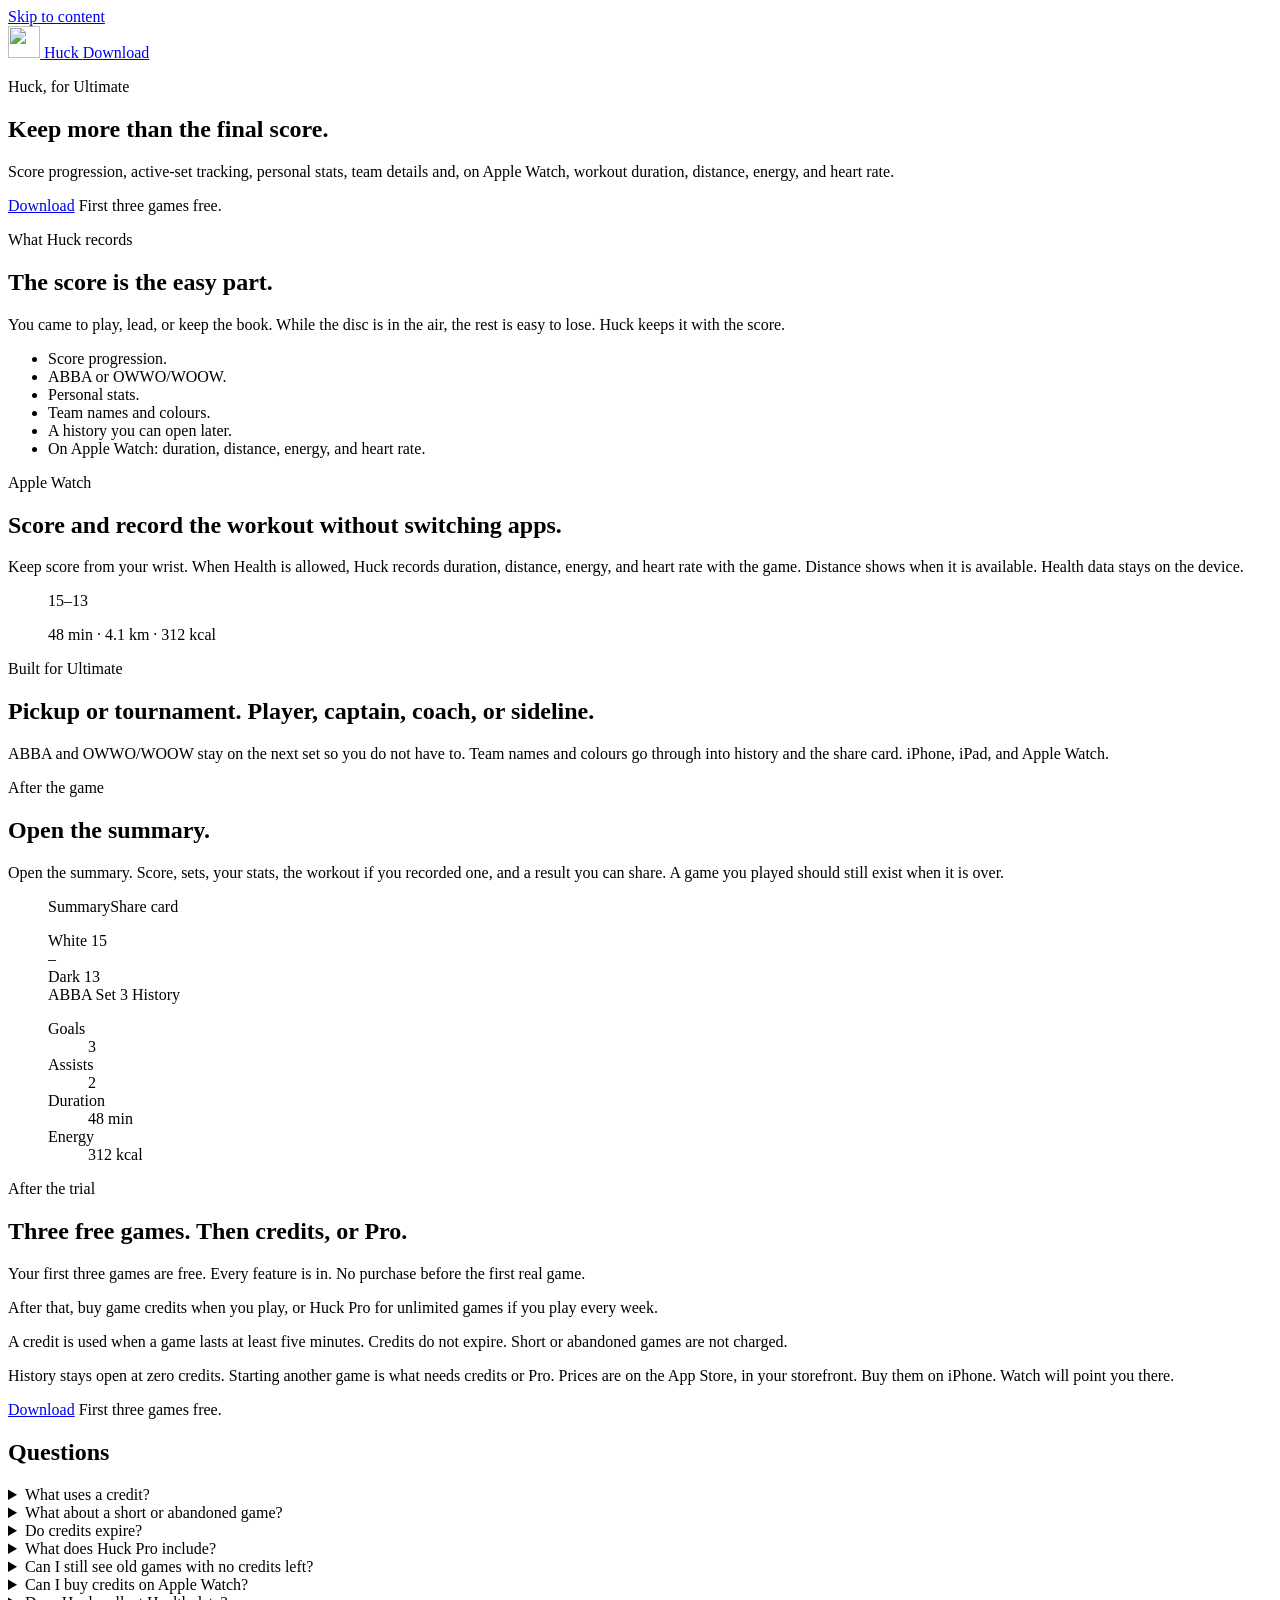
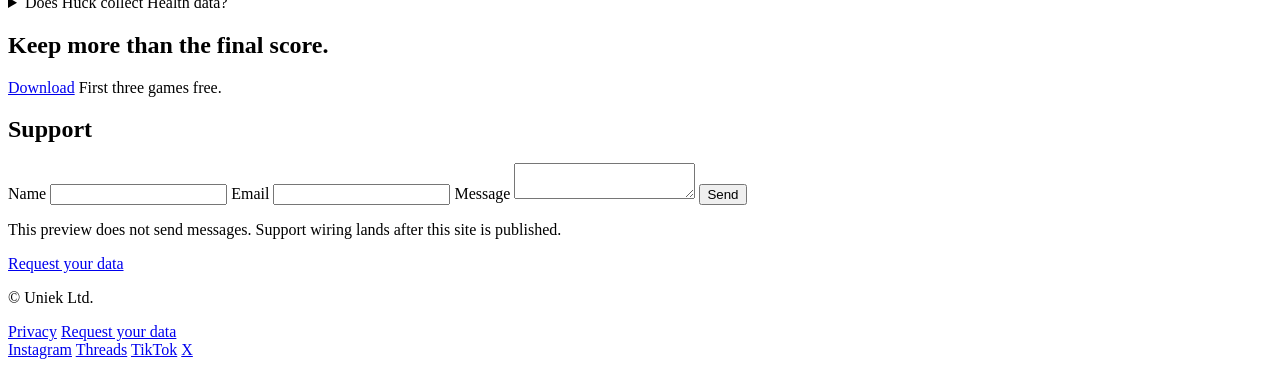
==== index.html @ a6d19b56 "Add static Huck marketing one-pager for GitHub Pages preview. Verbatim copy from the spec, live navy" ====
<!DOCTYPE html>
<html lang="en">
<head>
  <meta charset="utf-8">
  <meta name="viewport" content="width=device-width, initial-scale=1">
  <title>Huck</title>
  <meta name="description" content="Keep more than the final score. For Ultimate on iPhone, iPad, and Apple Watch. First three games free.">
  <meta name="theme-color" content="#001122">
  <meta property="og:title" content="Huck">
  <meta property="og:description" content="Keep more than the final score. For Ultimate on iPhone, iPad, and Apple Watch. First three games free.">
  <meta property="og:url" content="https://unieklee.github.io/huck-site/">
  <meta property="og:type" content="website">
  <meta property="og:image" content="https://unieklee.github.io/huck-site/assets/apple-touch-icon.png">
  <meta name="twitter:card" content="summary">
  <meta name="twitter:title" content="Huck">
  <meta name="twitter:description" content="Keep more than the final score. For Ultimate on iPhone, iPad, and Apple Watch. First three games free.">
  <link rel="icon" type="image/png" href="/huck-site/assets/favicon.png">
  <link rel="apple-touch-icon" href="/huck-site/assets/apple-touch-icon.png">
  <link rel="preconnect" href="https://fonts.googleapis.com">
  <link rel="preconnect" href="https://fonts.gstatic.com" crossorigin>
  <link rel="stylesheet" href="https://fonts.googleapis.com/css2?family=Open+Sans:ital,wght@0,400;0,600;1,400&family=Poppins:wght@600;700&family=Work+Sans:wght@500;600;700&display=swap">
  <link rel="stylesheet" href="/huck-site/css/styles.css">
</head>
<body>
  <a class="skip-link" href="#main">Skip to content</a>
  <header class="site-header">
    <div class="wrap">
      <a class="brand" href="/huck-site/">
        <img src="/huck-site/assets/apple-touch-icon.png" width="32" height="32" alt="">
        Huck
      </a>
      <a class="button button-sm header-download" href="https://apps.apple.com/app/id6467775586">Download</a>
    </div>
  </header>

  <main id="main">
    <section class="hero">
      <div class="wrap">
        <p class="eyebrow">Huck, for Ultimate</p>
        <h1>Keep more than the final score.</h1>
        <p class="lede">Score progression, active-set tracking, personal stats, team details and, on Apple Watch, workout duration, distance, energy, and heart rate.</p>
        <p class="cta">
          <a class="button" href="https://apps.apple.com/app/id6467775586">Download</a>
          <span class="cta-note">First three games free.</span>
        </p>
      </div>
    </section>

    <section class="section" id="records">
      <div class="wrap">
        <p class="section-label">What Huck records</p>
        <h2>The score is the easy part.</h2>
        <div class="prose">
          <p>You came to play, lead, or keep the book. While the disc is in the air, the rest is easy to lose. Huck keeps it with the score.</p>
        </div>
        <ul class="record-list">
          <li>Score progression.</li>
          <li>ABBA or OWWO/WOOW.</li>
          <li>Personal stats.</li>
          <li>Team names and colours.</li>
          <li>A history you can open later.</li>
          <li>On Apple Watch: duration, distance, energy, and heart rate.</li>
        </ul>
      </div>
    </section>

    <section class="section" id="watch">
      <div class="wrap split">
        <div>
          <p class="section-label">Apple Watch</p>
          <h2>Score and record the workout without switching apps.</h2>
          <div class="prose">
            <p>Keep score from your wrist. When Health is allowed, Huck records duration, distance, energy, and heart rate with the game. Distance shows when it is available. Health data stays on the device.</p>
          </div>
        </div>
        <figure class="visual">
          <div class="watch-card" aria-hidden="true">
            <div class="watch-face">
              <div class="watch-score"><span>15</span><span class="score-sep">–</span><span>13</span></div>
              <p class="watch-metrics">48 min · 4.1 km · 312 kcal</p>
            </div>
          </div>
        </figure>
      </div>
    </section>

    <section class="section" id="ultimate">
      <div class="wrap">
        <p class="section-label">Built for Ultimate</p>
        <h2>Pickup or tournament. Player, captain, coach, or sideline.</h2>
        <div class="prose">
          <p>ABBA and OWWO/WOOW stay on the next set so you do not have to. Team names and colours go through into history and the share card. iPhone, iPad, and Apple Watch.</p>
        </div>
      </div>
    </section>

    <section class="section" id="summary">
      <div class="wrap split">
        <div>
          <p class="section-label">After the game</p>
          <h2>Open the summary.</h2>
          <div class="prose">
            <p>Open the summary. Score, sets, your stats, the workout if you recorded one, and a result you can share. A game you played should still exist when it is over.</p>
          </div>
        </div>
        <figure class="visual">
          <div class="share-card" role="img" aria-label="Placeholder summary card showing a 15–13 result, sets, personal stats, and a workout.">
            <p class="card-kicker"><span>Summary</span><span>Share card</span></p>
            <div class="teams">
              <div class="team">
                <span class="swatch swatch-white"></span>
                <span class="team-name">White</span>
                <span class="score">15</span>
              </div>
              <span class="score-sep">–</span>
              <div class="team team-away">
                <span class="swatch swatch-dark"></span>
                <span class="team-name">Dark</span>
                <span class="score">13</span>
              </div>
            </div>
            <div class="meta-row">
              <span class="pill">ABBA</span>
              <span class="pill">Set 3</span>
              <span class="pill">History</span>
            </div>
            <dl class="stat-grid">
              <div class="stat"><dt>Goals</dt><dd>3</dd></div>
              <div class="stat"><dt>Assists</dt><dd>2</dd></div>
              <div class="stat"><dt>Duration</dt><dd>48 min</dd></div>
              <div class="stat"><dt>Energy</dt><dd>312 kcal</dd></div>
            </dl>
          </div>
        </figure>
      </div>
    </section>

    <section class="section" id="trial">
      <div class="wrap">
        <p class="section-label">After the trial</p>
        <h2>Three free games. Then credits, or Pro.</h2>
        <div class="prose">
          <p>Your first three games are free. Every feature is in. No purchase before the first real game.</p>
          <p>After that, buy game credits when you play, or Huck Pro for unlimited games if you play every week.</p>
          <p>A credit is used when a game lasts at least five minutes. Credits do not expire. Short or abandoned games are not charged.</p>
          <p>History stays open at zero credits. Starting another game is what needs credits or Pro. Prices are on the App Store, in your storefront. Buy them on iPhone. Watch will point you there.</p>
        </div>
        <p class="cta">
          <a class="button" href="https://apps.apple.com/app/id6467775586">Download</a>
          <span class="cta-note">First three games free.</span>
        </p>
      </div>
    </section>

    <section class="section" id="questions">
      <div class="wrap">
        <h2 class="section-label">Questions</h2>
        <div class="faq">
          <details>
            <summary>What uses a credit?</summary>
            <p>A game that lasts at least five minutes.</p>
          </details>
          <details>
            <summary>What about a short or abandoned game?</summary>
            <p>It is not charged.</p>
          </details>
          <details>
            <summary>Do credits expire?</summary>
            <p>No.</p>
          </details>
          <details>
            <summary>What does Huck Pro include?</summary>
            <p>Unlimited games, and every feature, while the subscription is active. For weekly and league players.</p>
          </details>
          <details>
            <summary>Can I still see old games with no credits left?</summary>
            <p>Yes. History and summaries stay available. You need credits or Pro to start another game.</p>
          </details>
          <details>
            <summary>Can I buy credits on Apple Watch?</summary>
            <p>No. Watch points you to iPhone for prices.</p>
          </details>
          <details>
            <summary>Does Huck collect Health data?</summary>
            <p>No. Health stays on the device. Payments go through Apple.</p>
          </details>
        </div>
      </div>
    </section>

    <section class="close" id="download">
      <div class="wrap">
        <h2>Keep more than the final score.</h2>
        <p class="cta cta-center">
          <a class="button" href="https://apps.apple.com/app/id6467775586">Download</a>
          <span class="cta-note">First three games free.</span>
        </p>
      </div>
    </section>

    <section class="support" id="support">
      <div class="wrap">
        <div class="support-card">
          <h2 class="section-label">Support</h2>
          <form id="support-form" action="#" method="post">
            <label class="field">
              <span>Name</span>
              <input type="text" name="name" autocomplete="name">
            </label>
            <label class="field">
              <span>Email</span>
              <input type="email" name="email" autocomplete="email">
            </label>
            <label class="field">
              <span>Message</span>
              <textarea name="message"></textarea>
            </label>
            <button class="button" type="submit">Send</button>
            <p class="form-note" id="support-placeholder">This preview does not send messages. Support wiring lands after this site is published.</p>
            <p class="form-status" id="support-status" hidden role="status"></p>
          </form>
          <p class="data-request"><a href="mailto:privacy@gethuck.com">Request your data</a></p>
        </div>
      </div>
    </section>
  </main>

  <footer class="site-footer">
    <div class="wrap footer-row">
      <p>© Uniek Ltd.</p>
      <nav class="footer-links" aria-label="Footer">
        <a href="/huck-site/privacy/">Privacy</a>
        <a href="mailto:privacy@gethuck.com">Request your data</a>
      </nav>
      <nav class="socials" aria-label="Social">
        <a href="https://instagram.com/huckapp">Instagram</a>
        <a href="https://www.threads.net/huckapp">Threads</a>
        <a href="https://www.tiktok.com/@huckapp">TikTok</a>
        <a href="https://x.com/huck_app">X</a>
      </nav>
    </div>
  </footer>
  <script src="/huck-site/js/main.js"></script>
</body>
</html>
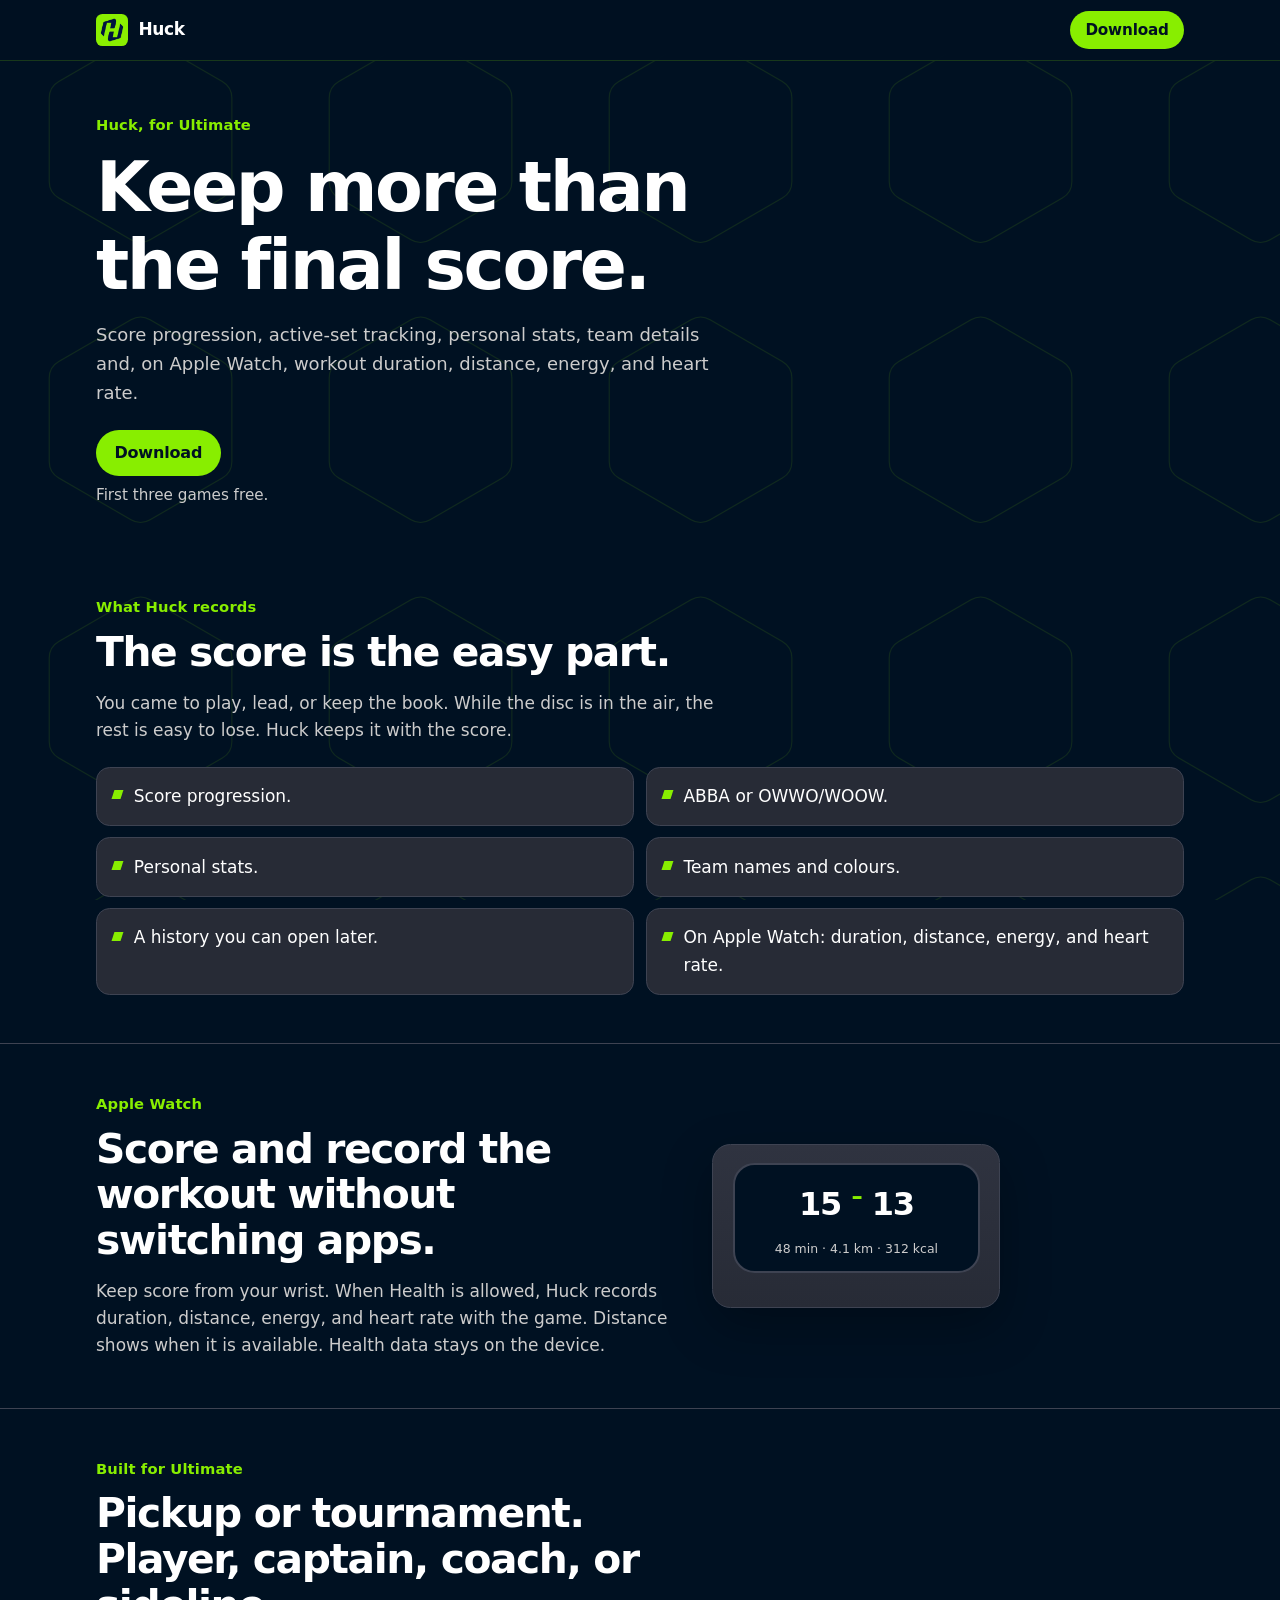
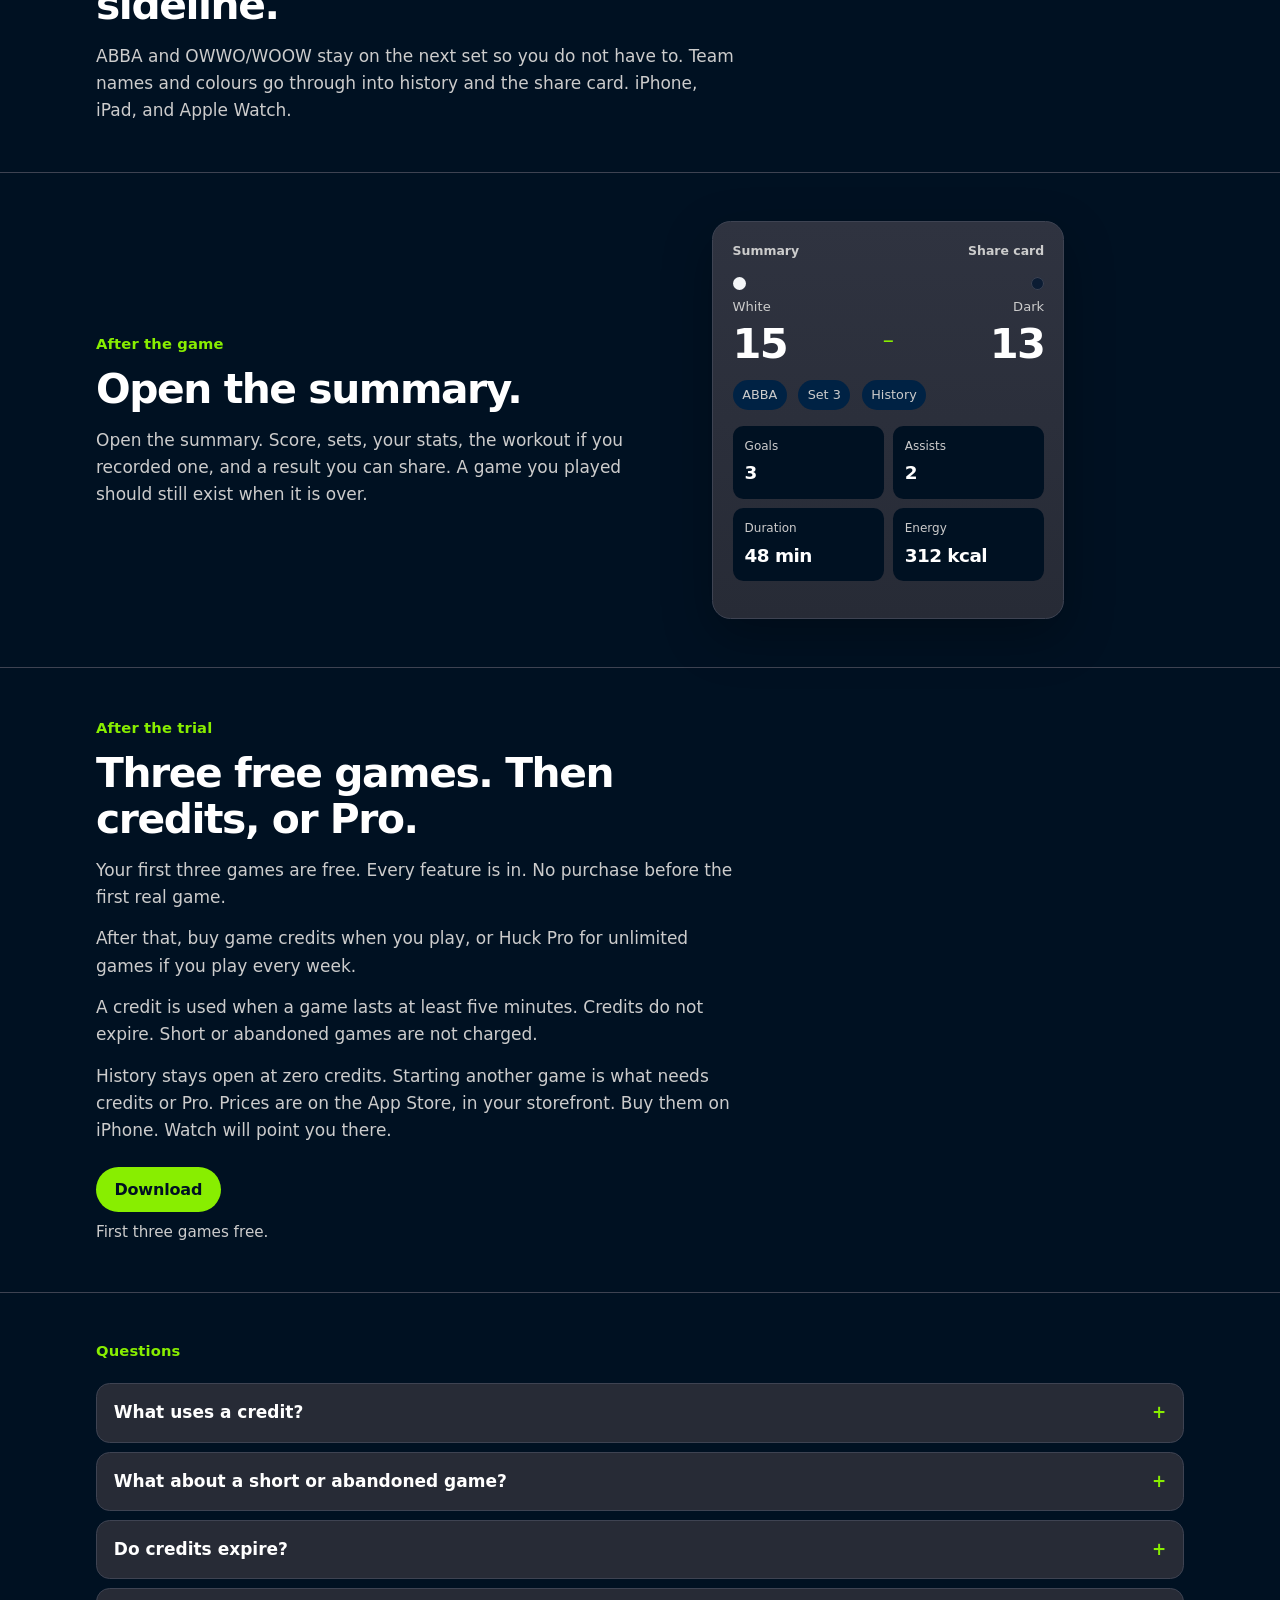
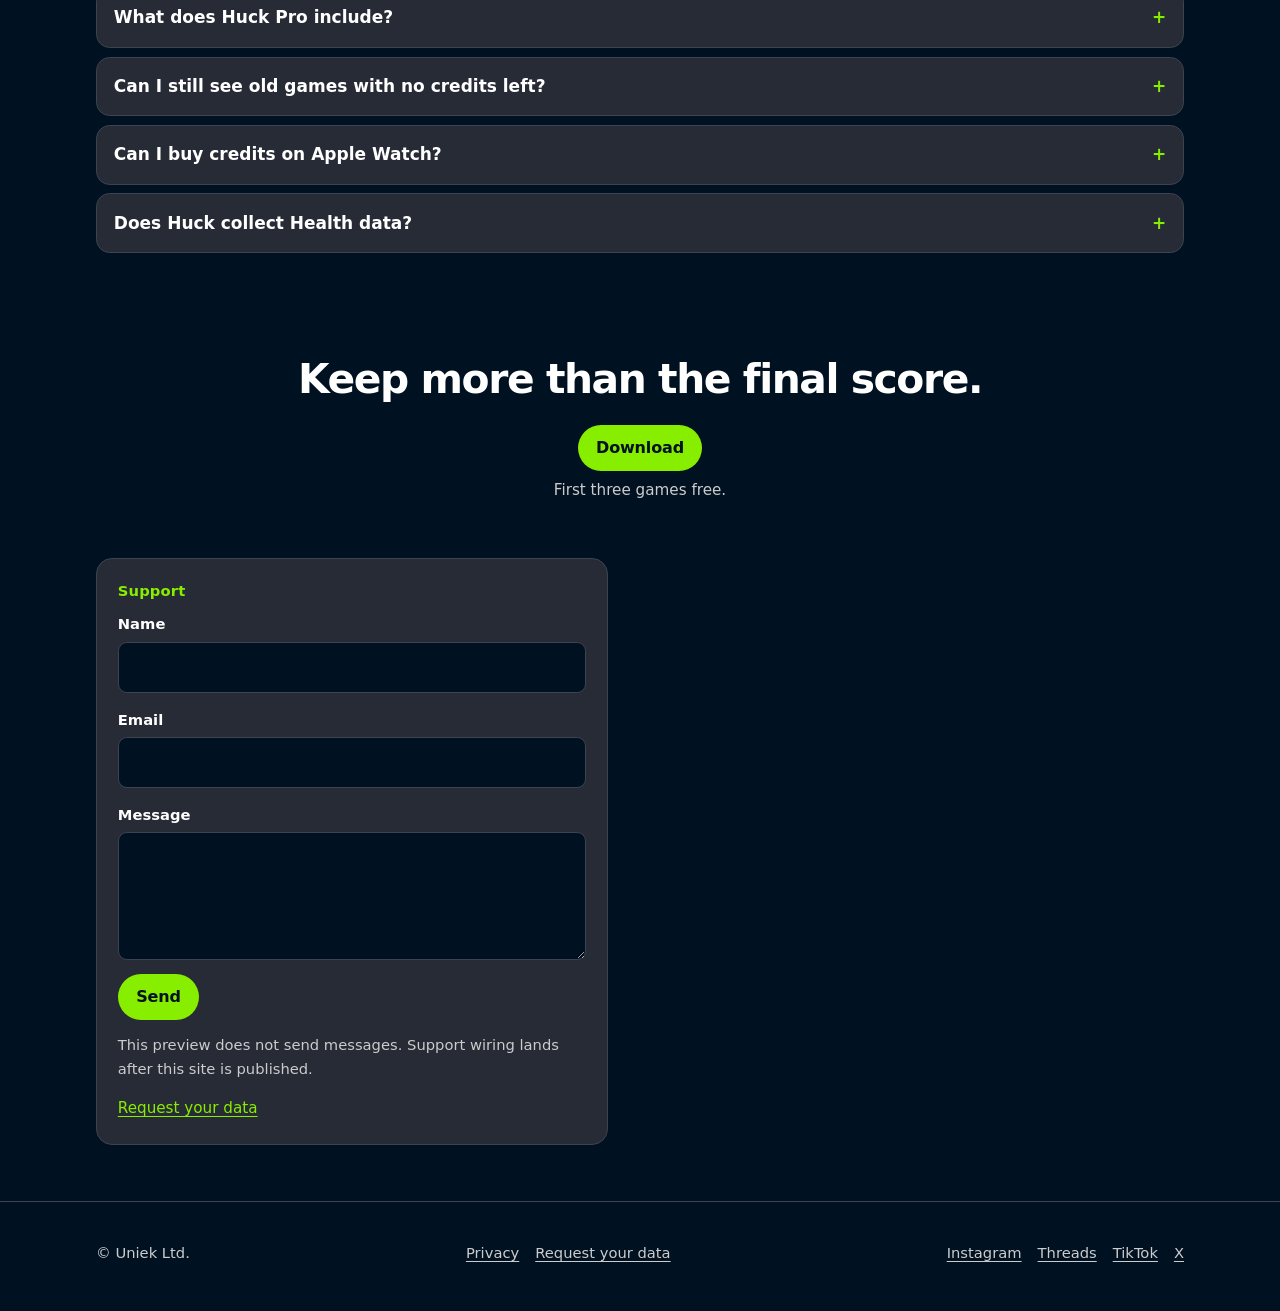
==== commit 578e2dfe: "Use relative URLs and drop GitHub Pages from this preview. Lee does not want the site on unieklee.co" ====
--- a/index.html
+++ b/index.html
@@ -8,25 +8,24 @@
   <meta name="theme-color" content="#001122">
   <meta property="og:title" content="Huck">
   <meta property="og:description" content="Keep more than the final score. For Ultimate on iPhone, iPad, and Apple Watch. First three games free.">
-  <meta property="og:url" content="https://unieklee.github.io/huck-site/">
   <meta property="og:type" content="website">
-  <meta property="og:image" content="https://unieklee.github.io/huck-site/assets/apple-touch-icon.png">
+  <meta property="og:image" content="assets/apple-touch-icon.png">
   <meta name="twitter:card" content="summary">
   <meta name="twitter:title" content="Huck">
   <meta name="twitter:description" content="Keep more than the final score. For Ultimate on iPhone, iPad, and Apple Watch. First three games free.">
-  <link rel="icon" type="image/png" href="/huck-site/assets/favicon.png">
-  <link rel="apple-touch-icon" href="/huck-site/assets/apple-touch-icon.png">
+  <link rel="icon" type="image/png" href="assets/favicon.png">
+  <link rel="apple-touch-icon" href="assets/apple-touch-icon.png">
   <link rel="preconnect" href="https://fonts.googleapis.com">
   <link rel="preconnect" href="https://fonts.gstatic.com" crossorigin>
   <link rel="stylesheet" href="https://fonts.googleapis.com/css2?family=Open+Sans:ital,wght@0,400;0,600;1,400&family=Poppins:wght@600;700&family=Work+Sans:wght@500;600;700&display=swap">
-  <link rel="stylesheet" href="/huck-site/css/styles.css">
+  <link rel="stylesheet" href="css/styles.css">
 </head>
 <body>
   <a class="skip-link" href="#main">Skip to content</a>
   <header class="site-header">
     <div class="wrap">
-      <a class="brand" href="/huck-site/">
-        <img src="/huck-site/assets/apple-touch-icon.png" width="32" height="32" alt="">
+      <a class="brand" href="./">
+        <img src="assets/apple-touch-icon.png" width="32" height="32" alt="">
         Huck
       </a>
       <a class="button button-sm header-download" href="https://apps.apple.com/app/id6467775586">Download</a>
@@ -229,7 +228,7 @@
     <div class="wrap footer-row">
       <p>© Uniek Ltd.</p>
       <nav class="footer-links" aria-label="Footer">
-        <a href="/huck-site/privacy/">Privacy</a>
+        <a href="privacy/">Privacy</a>
         <a href="mailto:privacy@gethuck.com">Request your data</a>
       </nav>
       <nav class="socials" aria-label="Social">
@@ -240,6 +239,6 @@
       </nav>
     </div>
   </footer>
-  <script src="/huck-site/js/main.js"></script>
+  <script src="js/main.js"></script>
 </body>
 </html>
--- a/css/styles.css
+++ b/css/styles.css
@@ -0,0 +1,644 @@
+:root {
+  --navy: #001122;
+  --navy-mid: #002244;
+  --lime: #88ee00;
+  --surface: #272b36;
+  --surface-2: #2f3340;
+  --surface-3: #3e4352;
+  --text: #ffffff;
+  --muted: #cccccc;
+  --font-display: "Poppins", "Work Sans", system-ui, sans-serif;
+  --font-ui: "Work Sans", system-ui, sans-serif;
+  --font-body: "Open Sans", system-ui, sans-serif;
+  --measure: 40rem;
+  --wide: 68rem;
+  --radius: 0.85rem;
+  --gap: 1.25rem;
+}
+
+*,
+*::before,
+*::after {
+  box-sizing: border-box;
+}
+
+html {
+  scroll-behavior: smooth;
+}
+
+html:focus-within {
+  scroll-behavior: smooth;
+}
+
+@media (prefers-reduced-motion: reduce) {
+  html,
+  html:focus-within {
+    scroll-behavior: auto;
+  }
+
+  *,
+  *::before,
+  *::after {
+    animation-duration: 0.01ms !important;
+    animation-iteration-count: 1 !important;
+    transition-duration: 0.01ms !important;
+  }
+}
+
+body {
+  margin: 0;
+  min-width: 320px;
+  color: var(--text);
+  background-color: var(--navy);
+  background-image: url("data:image/svg+xml;charset=utf8,%3Csvg xmlns='http://www.w3.org/2000/svg' viewBox='0 0 512 512' width='512' height='512' preserveAspectRatio='none'%3E%3Cpath fill='none' stroke='rgba(136,238,0,0.11)' stroke-width='2' stroke-linecap='round' stroke-linejoin='round' d='M424 331.8c0 12.5-6.7 24.1-17.5 30.3l-132 76.2c-10.8 6.3-24.2 6.3-35 0l-132-76.2C96.7 355.8 90 344.3 90 331.8V179.2c0-12.5 6.7-24.1 17.5-30.3l132-76.2c10.8-6.3 24.2-6.3 35 0l132 76.2c10.8 6.3 17.5 17.8 17.5 30.3V331.8z'/%3E%3C/svg%3E");
+  background-size: 280px;
+  background-attachment: fixed;
+  font-family: var(--font-body);
+  font-size: 1.0625rem;
+  line-height: 1.6;
+}
+
+img {
+  max-width: 100%;
+  height: auto;
+}
+
+a {
+  color: var(--lime);
+  text-underline-offset: 0.18em;
+}
+
+a:hover {
+  color: #b6ff4a;
+}
+
+:focus {
+  outline: none;
+}
+
+:focus-visible {
+  outline: 2px solid var(--lime);
+  outline-offset: 3px;
+}
+
+.skip-link {
+  position: absolute;
+  left: 0.75rem;
+  top: -4rem;
+  z-index: 100;
+  padding: 0.6rem 0.9rem;
+  background: var(--lime);
+  color: var(--navy);
+  font-family: var(--font-ui);
+  font-weight: 600;
+  text-decoration: none;
+}
+
+.skip-link:focus {
+  top: 0.75rem;
+}
+
+.wrap {
+  width: min(var(--wide), calc(100% - 2rem));
+  margin-inline: auto;
+}
+
+.site-header {
+  position: sticky;
+  top: 0;
+  z-index: 20;
+  background: rgba(0, 17, 34, 0.92);
+  backdrop-filter: blur(12px);
+  border-bottom: 1px solid rgba(136, 238, 0, 0.18);
+}
+
+.site-header .wrap {
+  display: flex;
+  align-items: center;
+  justify-content: space-between;
+  gap: 1rem;
+  min-height: 3.75rem;
+}
+
+.brand {
+  display: inline-flex;
+  align-items: center;
+  gap: 0.65rem;
+  color: var(--text);
+  text-decoration: none;
+  font-family: var(--font-ui);
+  font-weight: 700;
+  letter-spacing: -0.02em;
+}
+
+.brand img {
+  width: 2rem;
+  height: 2rem;
+  border-radius: 0.4rem;
+}
+
+.header-download {
+  flex-shrink: 0;
+}
+
+.button {
+  display: inline-flex;
+  align-items: center;
+  justify-content: center;
+  min-height: 2.85rem;
+  padding: 0.55rem 1.15rem;
+  border: 0;
+  border-radius: 999px;
+  background: var(--lime);
+  color: var(--navy);
+  font-family: var(--font-ui);
+  font-size: 1rem;
+  font-weight: 700;
+  letter-spacing: -0.01em;
+  text-decoration: none;
+  cursor: pointer;
+}
+
+.button:hover {
+  color: var(--navy);
+  background: #b6ff4a;
+}
+
+.button-sm {
+  min-height: 2.35rem;
+  padding: 0.4rem 0.95rem;
+  font-size: 0.95rem;
+}
+
+.cta {
+  display: flex;
+  flex-direction: column;
+  align-items: flex-start;
+  gap: 0.45rem;
+  margin: 1.4rem 0 0;
+}
+
+.cta-center {
+  align-items: center;
+}
+
+.cta-note {
+  color: var(--muted);
+  font-size: 0.95rem;
+}
+
+.hero {
+  padding: 3.25rem 0 2.5rem;
+}
+
+.eyebrow,
+.section-label {
+  margin: 0 0 0.7rem;
+  color: var(--lime);
+  font-family: var(--font-ui);
+  font-size: 0.92rem;
+  font-weight: 600;
+  letter-spacing: 0.01em;
+}
+
+h1,
+h2 {
+  margin: 0;
+  font-family: var(--font-display);
+  font-weight: 700;
+  letter-spacing: -0.035em;
+  line-height: 1.12;
+}
+
+h1 {
+  max-width: 14ch;
+  font-size: clamp(2.35rem, 7vw, 4.35rem);
+}
+
+h2 {
+  max-width: 22ch;
+  font-size: clamp(1.7rem, 4.4vw, 2.55rem);
+}
+
+h2.section-label {
+  max-width: none;
+  letter-spacing: 0.01em;
+  line-height: 1.4;
+}
+
+.lede,
+.prose p {
+  max-width: var(--measure);
+  color: var(--muted);
+}
+
+.lede {
+  margin: 1.1rem 0 0;
+  font-size: 1.125rem;
+}
+
+.section {
+  padding: 3rem 0;
+}
+
+.section + .section {
+  border-top: 1px solid var(--surface-3);
+}
+
+.prose p {
+  margin: 0.9rem 0 0;
+}
+
+.record-list {
+  display: grid;
+  gap: 0.7rem;
+  margin: 1.4rem 0 0;
+  padding: 0;
+  list-style: none;
+}
+
+@media (min-width: 720px) {
+  .record-list {
+    grid-template-columns: 1fr 1fr;
+  }
+}
+
+.record-list li {
+  display: flex;
+  gap: 0.75rem;
+  align-items: flex-start;
+  padding: 0.95rem 1rem;
+  background: var(--surface);
+  border: 1px solid var(--surface-3);
+  border-radius: var(--radius);
+}
+
+.record-list li::before {
+  content: "";
+  flex: 0 0 0.55rem;
+  width: 0.55rem;
+  height: 0.55rem;
+  margin-top: 0.45rem;
+  background: var(--lime);
+  transform: skewX(-18deg);
+}
+
+.split {
+  display: grid;
+  gap: 1.5rem;
+  align-items: center;
+}
+
+@media (min-width: 860px) {
+  .split {
+    grid-template-columns: minmax(0, 1.1fr) minmax(16rem, 0.9fr);
+    gap: 2.5rem;
+  }
+
+  .split-reverse {
+    grid-template-columns: minmax(16rem, 0.9fr) minmax(0, 1.1fr);
+  }
+
+  .split-reverse .visual {
+    order: -1;
+  }
+}
+
+.visual {
+  margin: 0;
+}
+
+.share-card,
+.watch-card {
+  padding: 1.15rem 1.2rem 1.25rem;
+  background: linear-gradient(180deg, var(--surface-2), var(--surface));
+  border: 1px solid var(--surface-3);
+  border-radius: 1.15rem;
+  box-shadow: 0 18px 50px rgba(0, 0, 0, 0.28);
+}
+
+.share-card {
+  max-width: 22rem;
+}
+
+.card-kicker {
+  display: flex;
+  align-items: center;
+  justify-content: space-between;
+  margin: 0 0 1rem;
+  color: var(--muted);
+  font-family: var(--font-ui);
+  font-size: 0.78rem;
+  font-weight: 600;
+}
+
+.teams {
+  display: grid;
+  grid-template-columns: 1fr auto 1fr;
+  gap: 0.5rem;
+  align-items: end;
+}
+
+.team {
+  display: flex;
+  flex-direction: column;
+  gap: 0.35rem;
+}
+
+.team-away {
+  text-align: right;
+  align-items: flex-end;
+}
+
+.swatch {
+  width: 0.85rem;
+  height: 0.85rem;
+  border-radius: 999px;
+}
+
+.swatch-white {
+  background: #f4f6f8;
+}
+
+.swatch-dark {
+  background: #0b1c33;
+  box-shadow: inset 0 0 0 1px var(--surface-3);
+}
+
+.team-name {
+  color: var(--muted);
+  font-family: var(--font-ui);
+  font-size: 0.82rem;
+}
+
+.score {
+  font-family: var(--font-display);
+  font-size: 2.6rem;
+  font-weight: 700;
+  letter-spacing: -0.04em;
+  line-height: 1;
+}
+
+.score-sep {
+  padding-bottom: 0.35rem;
+  color: var(--lime);
+  font-family: var(--font-display);
+  font-size: 1.4rem;
+}
+
+.meta-row,
+.stat-grid {
+  display: flex;
+  flex-wrap: wrap;
+  gap: 0.45rem 0.7rem;
+  margin-top: 1rem;
+}
+
+.pill {
+  padding: 0.28rem 0.6rem;
+  background: var(--navy-mid);
+  border-radius: 999px;
+  color: var(--muted);
+  font-family: var(--font-ui);
+  font-size: 0.8rem;
+}
+
+.stat-grid {
+  display: grid;
+  grid-template-columns: 1fr 1fr;
+  gap: 0.55rem;
+}
+
+.stat {
+  padding: 0.7rem 0.75rem;
+  background: var(--navy);
+  border-radius: 0.65rem;
+}
+
+.stat dt {
+  margin: 0;
+  color: var(--muted);
+  font-family: var(--font-ui);
+  font-size: 0.75rem;
+}
+
+.stat dd {
+  margin: 0.15rem 0 0;
+  font-family: var(--font-display);
+  font-size: 1.15rem;
+  font-weight: 700;
+  letter-spacing: -0.03em;
+}
+
+.watch-card {
+  max-width: 18rem;
+  text-align: center;
+}
+
+.watch-face {
+  margin: 0 auto 0.85rem;
+  padding: 0.9rem 0.7rem 0.75rem;
+  background: var(--navy);
+  border: 2px solid var(--surface-3);
+  border-radius: 1.35rem;
+}
+
+.watch-score {
+  display: flex;
+  justify-content: center;
+  gap: 0.65rem;
+  font-family: var(--font-display);
+  font-size: 2rem;
+  font-weight: 700;
+  letter-spacing: -0.04em;
+}
+
+.watch-metrics {
+  margin: 0.55rem 0 0;
+  color: var(--muted);
+  font-size: 0.78rem;
+}
+
+.faq {
+  display: grid;
+  gap: 0.55rem;
+  margin-top: 1.35rem;
+}
+
+.faq details {
+  background: var(--surface);
+  border: 1px solid var(--surface-3);
+  border-radius: var(--radius);
+}
+
+.faq summary {
+  cursor: pointer;
+  list-style: none;
+  padding: 0.95rem 1.05rem;
+  font-family: var(--font-ui);
+  font-weight: 600;
+}
+
+.faq summary::-webkit-details-marker {
+  display: none;
+}
+
+.faq summary::after {
+  content: "+";
+  float: right;
+  color: var(--lime);
+  font-weight: 700;
+}
+
+.faq details[open] summary::after {
+  content: "–";
+}
+
+.faq details p {
+  margin: 0;
+  padding: 0 1.05rem 1.05rem;
+  color: var(--muted);
+}
+
+.close {
+  padding: 3.5rem 0;
+  text-align: center;
+}
+
+.close h2 {
+  max-width: none;
+}
+
+.support {
+  padding: 0 0 3.5rem;
+}
+
+.support-card {
+  max-width: 32rem;
+  padding: 1.35rem 1.3rem 1.45rem;
+  background: var(--surface);
+  border: 1px solid var(--surface-3);
+  border-radius: 1rem;
+}
+
+.field {
+  display: flex;
+  flex-direction: column;
+  gap: 0.35rem;
+  margin-bottom: 0.9rem;
+}
+
+.field span {
+  font-family: var(--font-ui);
+  font-size: 0.92rem;
+  font-weight: 600;
+}
+
+input,
+textarea {
+  width: 100%;
+  padding: 0.7rem 0.8rem;
+  border: 1px solid var(--surface-3);
+  border-radius: 0.55rem;
+  background: var(--navy);
+  color: var(--text);
+  font: inherit;
+}
+
+textarea {
+  min-height: 8rem;
+  resize: vertical;
+}
+
+.form-note {
+  margin: 0.85rem 0 0;
+  color: var(--muted);
+  font-size: 0.92rem;
+}
+
+.form-note[hidden] {
+  display: none;
+}
+
+.form-status {
+  margin: 0.75rem 0 0;
+  color: var(--lime);
+  font-family: var(--font-ui);
+  font-weight: 600;
+}
+
+.form-status[hidden] {
+  display: none;
+}
+
+.data-request {
+  margin: 1rem 0 0;
+  font-size: 0.95rem;
+}
+
+.site-footer {
+  padding: 1.5rem 0 2rem;
+  border-top: 1px solid var(--surface-3);
+  color: var(--muted);
+  font-size: 0.92rem;
+}
+
+.footer-row {
+  display: flex;
+  flex-wrap: wrap;
+  gap: 0.75rem 1.25rem;
+  align-items: center;
+  justify-content: space-between;
+}
+
+.footer-links,
+.socials {
+  display: flex;
+  flex-wrap: wrap;
+  gap: 0.7rem 1rem;
+}
+
+.socials a,
+.footer-links a {
+  color: var(--muted);
+}
+
+.socials a:hover,
+.footer-links a:hover {
+  color: var(--lime);
+}
+
+.privacy-page {
+  padding: 2.5rem 0 3.5rem;
+}
+
+.privacy-page h1 {
+  max-width: 18ch;
+  font-size: clamp(2rem, 5vw, 3rem);
+}
+
+.updated {
+  margin: 0.8rem 0 1.6rem;
+  color: var(--muted);
+}
+
+.privacy-page h2 {
+  margin: 2rem 0 0.7rem;
+  max-width: none;
+  font-size: 1.25rem;
+}
+
+.privacy-page ul {
+  margin: 0.6rem 0;
+  padding-left: 1.2rem;
+  color: var(--muted);
+}
+
+.privacy-page li + li {
+  margin-top: 0.25rem;
+}
+
+.back {
+  margin: 0 0 1.25rem;
+  font-family: var(--font-ui);
+}
